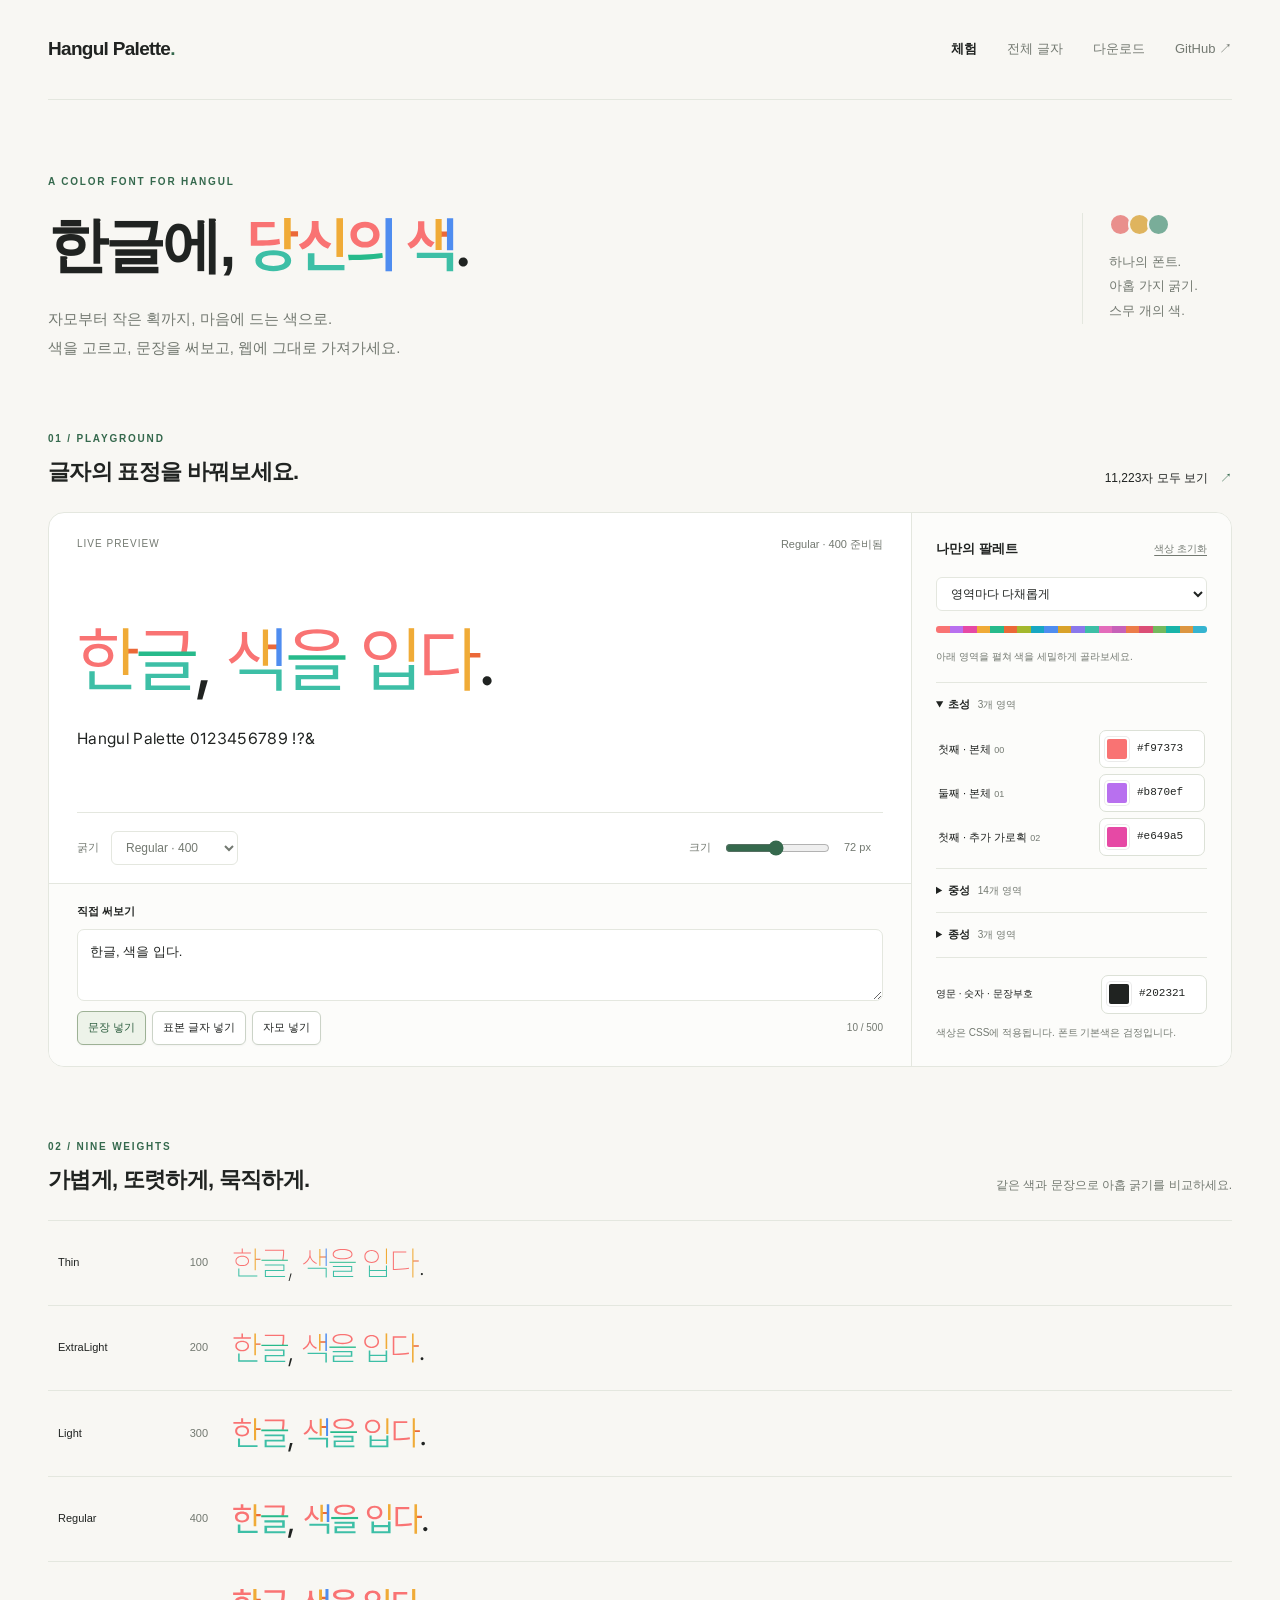
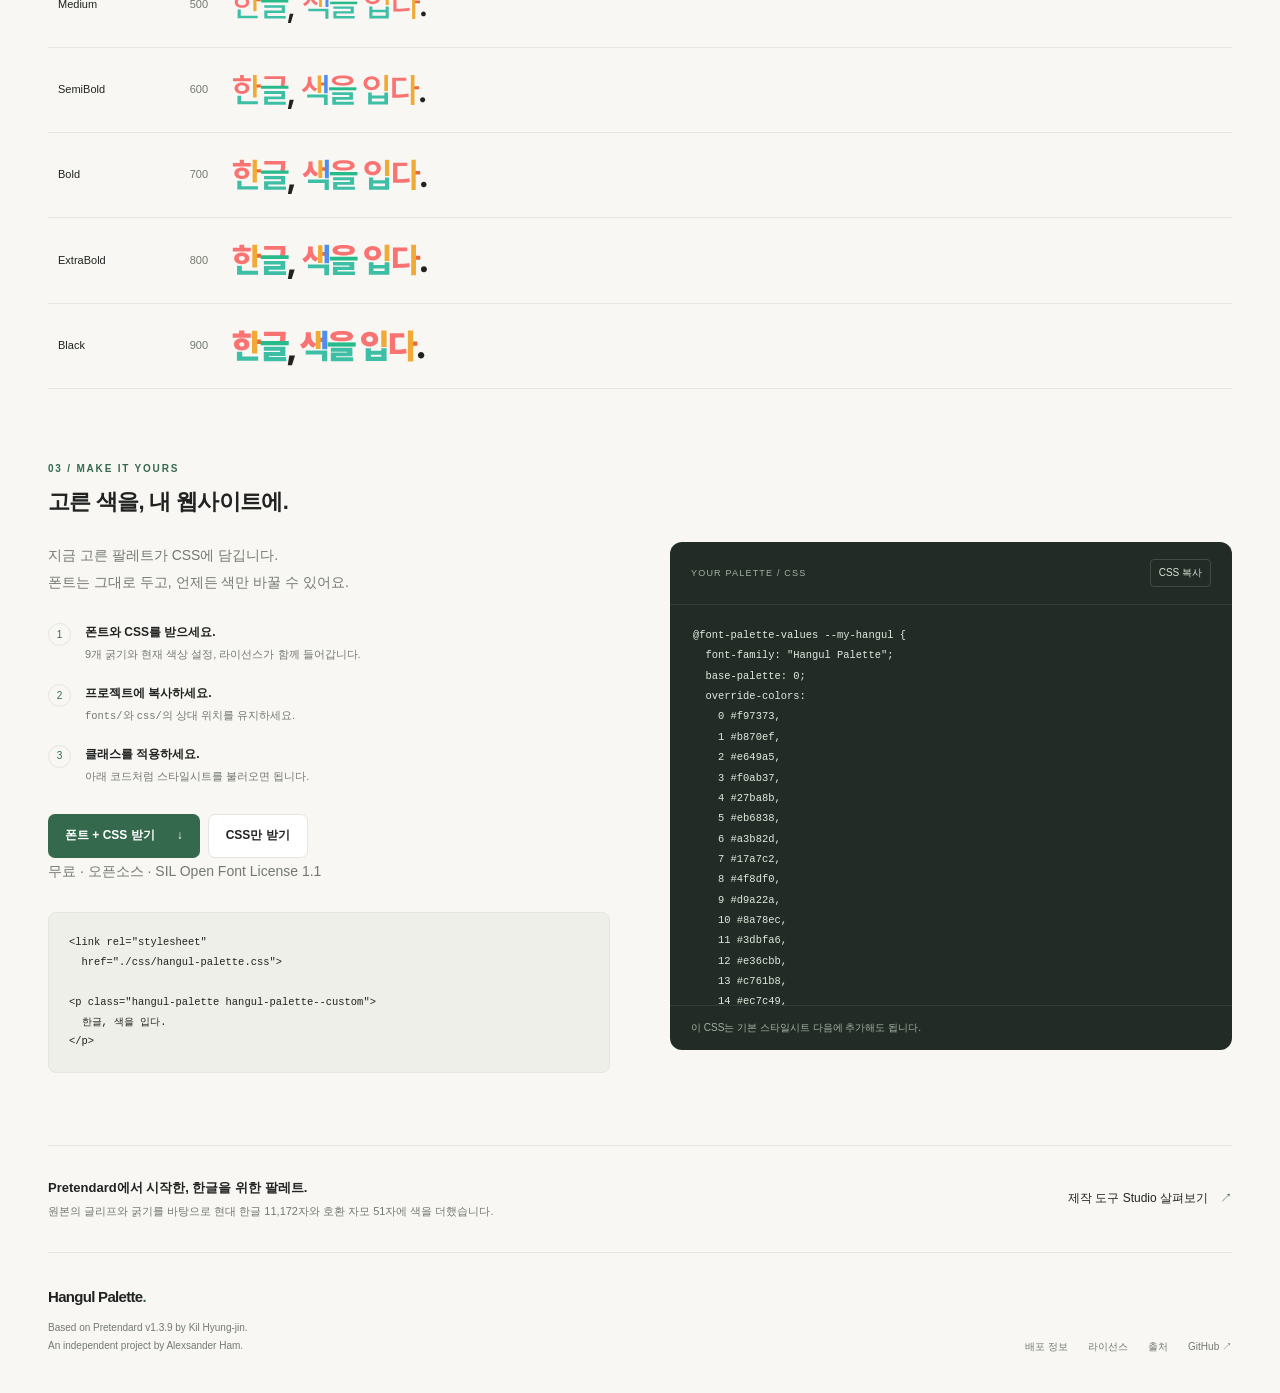
==== index.html @ 6d8b24eb "feat: release 1.0.0" ====
<!doctype html>
<html lang="ko">
<head>
  <meta charset="utf-8">
  <meta name="viewport" content="width=device-width, initial-scale=1">
  <meta name="theme-color" content="#f8f7f3">
  <meta name="description" content="한글의 자모와 작은 획까지, CSS로 색을 고르는 오픈소스 컬러 웹폰트. 9개 굵기와 20개 색상 영역을 직접 체험하세요.">
  <title>Hangul Palette — 한글에, 당신의 색.</title>
  <link rel="stylesheet" href="css/hangul-palette.css">
  <link rel="stylesheet" href="assets/index.css">
</head>
<body>
  <a class="skip-link" href="#playground">체험으로 건너뛰기</a>
  <div class="shell">
    <header class="site-header">
      <a class="brand" href="index.html" aria-label="Hangul Palette 홈">Hangul Palette<span aria-hidden="true">.</span></a>
      <nav aria-label="주 메뉴">
        <a href="#playground" aria-current="page">체험</a>
        <a href="glyphs">전체 글자</a>
        <a href="#usage">다운로드</a>
        <a class="github-link" href="https://github.com/AlexsanderHam/hangul-palette">GitHub <span aria-hidden="true">↗</span></a>
      </nav>
    </header>

    <main>
      <section class="hero" aria-labelledby="page-title">
        <div>
          <p class="eyebrow">A COLOR FONT FOR HANGUL</p>
          <h1 id="page-title">한글에, <span class="hangul-palette hangul-palette--colored">당신의 색.</span></h1>
          <p class="hero-description">자모부터 작은 획까지, 마음에 드는 색으로.<br>색을 고르고, 문장을 써보고, 웹에 그대로 가져가세요.</p>
        </div>
        <div class="hero-note"><span class="color-mark" aria-hidden="true"><i></i><i></i><i></i></span><p>하나의 폰트.<br>아홉 가지 굵기.<br>스무 개의 색.</p></div>
      </section>

      <section id="playground" class="playground" aria-labelledby="playground-title">
        <div class="section-heading"><div><p class="eyebrow">01 / PLAYGROUND</p><h2 id="playground-title">글자의 표정을 바꿔보세요.</h2></div><a class="text-link" href="glyphs">11,223자 모두 보기 <span aria-hidden="true">↗</span></a></div>
        <div class="workbench">
          <div class="preview-panel">
            <div class="preview-toolbar"><span>LIVE PREVIEW</span><span id="font-state" role="status">폰트 불러오는 중…</span></div>
            <div class="specimen-stage"><p id="specimen" class="hangul-palette custom-palette">한글, 색을 입다.</p><p class="latin-sample custom-palette">Hangul Palette 0123456789 !?&amp;</p></div>
            <div class="preview-controls">
              <label class="weight-control" for="weight">굵기<select id="weight"><option value="100">Thin · 100</option><option value="200">ExtraLight · 200</option><option value="300">Light · 300</option><option value="400" selected>Regular · 400</option><option value="500">Medium · 500</option><option value="600">SemiBold · 600</option><option value="700">Bold · 700</option><option value="800">ExtraBold · 800</option><option value="900">Black · 900</option></select></label>
              <label class="size-control" for="size">크기<input id="size" type="range" min="28" max="120" step="1" value="72"><output id="size-value" for="size">72 px</output></label>
            </div>
            <div class="text-editor"><label for="text">직접 써보기</label><textarea id="text" maxlength="500" rows="2" spellcheck="false">한글, 색을 입다.</textarea><div class="editor-foot"><div class="sample-buttons" aria-label="예시 문장"><button type="button" data-sample="한글, 색을 입다." aria-pressed="true">문장 넣기</button><button type="button" data-sample="가 과 값 밖 몋 휺" aria-pressed="false">표본 글자 넣기</button><button type="button" data-sample="ㄱ ㄲ ㄳ ㄴ ㄵ ㅏ ㅘ ㅙ ㅢ" aria-pressed="false">자모 넣기</button></div><span id="text-count">10 / 500</span></div></div>
          </div>

          <aside class="palette-panel" aria-labelledby="palette-title">
            <div class="palette-heading"><h3 id="palette-title">나만의 팔레트</h3><button id="reset-colors" class="quiet-button" type="button" disabled>색상 초기화</button></div>
            <label class="sr-only" for="preset">팔레트 프리셋</label><select id="preset" disabled><option value="spectrum">영역마다 다채롭게</option><option value="roles">초성 · 중성 · 종성</option><option value="forest">숲과 물</option><option value="black">기본 검정</option><option value="custom" disabled>직접 고른 색</option></select>
            <div id="palette-strip" class="palette-strip" aria-hidden="true"></div>
            <p class="panel-hint">아래 영역을 펼쳐 색을 세밀하게 골라보세요.</p>
            <div id="color-groups" class="color-groups"><p class="loading-copy">색상 영역 불러오는 중…</p></div>
            <div class="text-color-row"><label for="text-color">영문 · 숫자 · 문장부호</label><div class="color-control"><input id="text-color" type="color" value="#202321" aria-label="영문·숫자·문장부호 색상" title="눌러서 색상 선택"><input id="text-color-hex" class="hex-input" type="text" value="#202321" maxlength="7" spellcheck="false" autocomplete="off" aria-label="영문·숫자·문장부호 16진수 색상"></div></div>
            <p id="palette-state" class="panel-hint" role="status">색상은 CSS에 적용됩니다. 폰트 기본색은 검정입니다.</p>
          </aside>
        </div>
        <noscript><p class="notice">색상 편집과 다운로드 묶음 기능은 JavaScript를 켜면 사용할 수 있습니다. 폰트는 <a href="https://github.com/AlexsanderHam/hangul-palette">GitHub</a>에서도 받을 수 있습니다.</p></noscript>
      </section>

      <section class="weight-section" aria-labelledby="weights-title">
        <div class="section-heading"><div><p class="eyebrow">02 / NINE WEIGHTS</p><h2 id="weights-title">가볍게, 또렷하게, 묵직하게.</h2></div><p class="section-note">같은 색과 문장으로 아홉 굵기를 비교하세요.</p></div>
        <div id="weights" class="weight-list">
          <article class="weight-row"><h3>Thin <span>100</span></h3><p class="hangul-palette custom-palette" style="font-weight:100">한글, 색을 입다.</p></article>
          <article class="weight-row"><h3>ExtraLight <span>200</span></h3><p class="hangul-palette custom-palette" style="font-weight:200">한글, 색을 입다.</p></article>
          <article class="weight-row"><h3>Light <span>300</span></h3><p class="hangul-palette custom-palette" style="font-weight:300">한글, 색을 입다.</p></article>
          <article class="weight-row"><h3>Regular <span>400</span></h3><p class="hangul-palette custom-palette" style="font-weight:400">한글, 색을 입다.</p></article>
          <article class="weight-row"><h3>Medium <span>500</span></h3><p class="hangul-palette custom-palette" style="font-weight:500">한글, 색을 입다.</p></article>
          <article class="weight-row"><h3>SemiBold <span>600</span></h3><p class="hangul-palette custom-palette" style="font-weight:600">한글, 색을 입다.</p></article>
          <article class="weight-row"><h3>Bold <span>700</span></h3><p class="hangul-palette custom-palette" style="font-weight:700">한글, 색을 입다.</p></article>
          <article class="weight-row"><h3>ExtraBold <span>800</span></h3><p class="hangul-palette custom-palette" style="font-weight:800">한글, 색을 입다.</p></article>
          <article class="weight-row"><h3>Black <span>900</span></h3><p class="hangul-palette custom-palette" style="font-weight:900">한글, 색을 입다.</p></article>
        </div>
      </section>

      <section id="usage" class="usage-section" aria-labelledby="usage-title">
        <div class="section-heading"><div><p class="eyebrow">03 / MAKE IT YOURS</p><h2 id="usage-title">고른 색을, 내 웹사이트에.</h2></div></div>
        <div class="usage-grid">
          <div class="usage-copy"><p>지금 고른 팔레트가 CSS에 담깁니다.<br>폰트는 그대로 두고, 언제든 색만 바꿀 수 있어요.</p><ol class="steps"><li><span>1</span><div><h3>폰트와 CSS를 받으세요.</h3><p>9개 굵기와 현재 색상 설정, 라이선스가 함께 들어갑니다.</p></div></li><li><span>2</span><div><h3>프로젝트에 복사하세요.</h3><p><code>fonts/</code>와 <code>css/</code>의 상대 위치를 유지하세요.</p></div></li><li><span>3</span><div><h3>클래스를 적용하세요.</h3><p>아래 코드처럼 스타일시트를 불러오면 됩니다.</p></div></li></ol>
            <div class="download-actions"><button id="download-fonts" class="button button-primary" type="button" disabled>폰트 + CSS 받기 <span aria-hidden="true">↓</span></button><button id="download-css" class="button button-secondary" type="button" disabled>CSS만 받기</button></div><p id="download-state" class="download-state" role="status">무료 · 오픈소스 · SIL Open Font License 1.1</p>
            <pre class="html-example"><code>&lt;link rel="stylesheet"
  href="./css/hangul-palette.css"&gt;

&lt;p class="hangul-palette hangul-palette--custom"&gt;
  한글, 색을 입다.
&lt;/p&gt;</code></pre>
          </div>
          <div class="code-panel"><div class="code-heading"><span>YOUR PALETTE / CSS</span><button id="copy-css" type="button" disabled>CSS 복사</button></div><pre tabindex="0" aria-label="선택한 팔레트 CSS"><code id="css-output">팔레트를 불러오는 중…</code></pre><p>이 CSS는 기본 스타일시트 다음에 추가해도 됩니다.</p></div>
        </div>
      </section>

      <section class="about-section" aria-label="프로젝트 정보"><p><strong>Pretendard에서 시작한, 한글을 위한 팔레트.</strong><br>원본의 글리프와 굵기를 바탕으로 현대 한글 11,172자와 호환 자모 51자에 색을 더했습니다.</p><a class="text-link" href="https://github.com/AlexsanderHam/hangul-palette-studio">제작 도구 Studio 살펴보기 <span aria-hidden="true">↗</span></a></section>
    </main>
    <footer class="site-footer"><div><a class="brand" href="index.html">Hangul Palette<span aria-hidden="true">.</span></a><p>Based on Pretendard v1.3.9 by Kil Hyung-jin.<br>An independent project by Alexsander Ham.</p></div><div class="footer-links"><a href="metadata/manifest.json">배포 정보</a><a href="LICENSE">라이선스</a><a href="NOTICE">출처</a><a href="https://github.com/AlexsanderHam/hangul-palette">GitHub ↗</a></div></footer>
  </div>
  <script type="module" src="assets/index.js"></script>
</body>
</html>
---- css/hangul-palette.css ----
/* Font faces */
@font-face {
  font-family: "Hangul Palette";
  src: url("../fonts/hangul-palette-thin.woff2") format("woff2");
  font-weight: 100;
  font-style: normal;
  font-display: swap;
}

@font-face {
  font-family: "Hangul Palette";
  src: url("../fonts/hangul-palette-extra-light.woff2") format("woff2");
  font-weight: 200;
  font-style: normal;
  font-display: swap;
}

@font-face {
  font-family: "Hangul Palette";
  src: url("../fonts/hangul-palette-light.woff2") format("woff2");
  font-weight: 300;
  font-style: normal;
  font-display: swap;
}

@font-face {
  font-family: "Hangul Palette";
  src: url("../fonts/hangul-palette-regular.woff2") format("woff2");
  font-weight: 400;
  font-style: normal;
  font-display: swap;
}

@font-face {
  font-family: "Hangul Palette";
  src: url("../fonts/hangul-palette-medium.woff2") format("woff2");
  font-weight: 500;
  font-style: normal;
  font-display: swap;
}

@font-face {
  font-family: "Hangul Palette";
  src: url("../fonts/hangul-palette-semi-bold.woff2") format("woff2");
  font-weight: 600;
  font-style: normal;
  font-display: swap;
}

@font-face {
  font-family: "Hangul Palette";
  src: url("../fonts/hangul-palette-bold.woff2") format("woff2");
  font-weight: 700;
  font-style: normal;
  font-display: swap;
}

@font-face {
  font-family: "Hangul Palette";
  src: url("../fonts/hangul-palette-extra-bold.woff2") format("woff2");
  font-weight: 800;
  font-style: normal;
  font-display: swap;
}

@font-face {
  font-family: "Hangul Palette";
  src: url("../fonts/hangul-palette-black.woff2") format("woff2");
  font-weight: 900;
  font-style: normal;
  font-display: swap;
}

/* Default appearance */
.hangul-palette {
  font-family: "Hangul Palette", sans-serif;
  font-synthesis: none;
  font-palette: normal;
}

/* Example palettes */
@font-palette-values --hangul-palette {
  font-family: "Hangul Palette";
  base-palette: 0;
  override-colors:
    0 #f97373,
    1 #b870ef,
    2 #e649a5,
    3 #f0ab37,
    4 #27ba8b,
    5 #eb6838,
    6 #a3b82d,
    7 #17a7c2,
    8 #4f8df0,
    9 #d9a22a,
    10 #8a78ec,
    11 #3dbfa6,
    12 #e36cbb,
    13 #c761b8,
    14 #ec7c49,
    15 #db4e76,
    16 #74b95d,
    17 #18b4a8,
    18 #dc9641,
    19 #35b4d0;
}

@font-palette-values --hangul-palette-gray {
  font-family: "Hangul Palette";
  base-palette: 0;
  override-colors:
    0 #64748b,
    1 #64748b,
    2 #64748b,
    3 #64748b,
    4 #64748b,
    5 #64748b,
    6 #64748b,
    7 #64748b,
    8 #64748b,
    9 #64748b,
    10 #64748b,
    11 #64748b,
    12 #64748b,
    13 #64748b,
    14 #64748b,
    15 #64748b,
    16 #64748b,
    17 #64748b,
    18 #64748b,
    19 #64748b;
}

@font-palette-values --hangul-palette-roles {
  font-family: "Hangul Palette";
  base-palette: 0;
  override-colors:
    0 #ee7a8a,
    1 #ee7a8a,
    2 #ee7a8a,
    3 #e8b476,
    4 #e8b476,
    5 #e8b476,
    6 #e8b476,
    7 #e8b476,
    8 #e8b476,
    9 #e8b476,
    10 #e8b476,
    11 #87cbb5,
    12 #87cbb5,
    13 #e8b476,
    14 #e8b476,
    15 #e8b476,
    16 #e8b476,
    17 #e8b476,
    18 #e8b476,
    19 #87cbb5;
}

/* Palette slots */
/* 0: initial.part1.body — 초성 첫째 구성 자모 · 본체 */
/* 1: initial.part2.body — 초성 둘째 구성 자모 · 본체 */
/* 2: initial.part1.added-bar — 초성 첫째 구성 자모 · 추가 가로획 */
/* 3: medial.part1.vertical — 중성 첫째 구성 자모 · 세로 */
/* 4: medial.part1.horizontal — 중성 첫째 구성 자모 · 가로 */
/* 5: medial.part1.right-bar — 중성 첫째 구성 자모 · 오른쪽 짧은 가로 */
/* 6: medial.part1.left-upper-bar — 중성 첫째 구성 자모 · 왼쪽 위 짧은 가로 */
/* 7: medial.part1.left-lower-bar — 중성 첫째 구성 자모 · 왼쪽 아래 짧은 가로 */
/* 8: medial.part2.vertical — 중성 둘째 구성 자모 · 세로 */
/* 9: medial.part2.right-bar — 중성 둘째 구성 자모 · 오른쪽 짧은 가로 */
/* 10: medial.part3.vertical — 중성 셋째 구성 자모 · 세로 */
/* 11: final.part1.body — 종성 첫째 구성 자모 · 본체 */
/* 12: final.part2.body — 종성 둘째 구성 자모 · 본체 */
/* 13: medial.part1.left-bar — 중성 첫째 구성 자모 · 왼쪽 짧은 가로 */
/* 14: medial.part1.right-upper-bar — 중성 첫째 구성 자모 · 오른쪽 위 짧은 가로 */
/* 15: medial.part1.right-lower-bar — 중성 첫째 구성 자모 · 오른쪽 아래 짧은 가로 */
/* 16: medial.part1.left-vertical — 중성 첫째 구성 자모 · 왼쪽 짧은 세로 */
/* 17: medial.part1.right-vertical — 중성 첫째 구성 자모 · 오른쪽 짧은 세로 */
/* 18: medial.part2.left-bar — 중성 둘째 구성 자모 · 왼쪽 짧은 가로 */
/* 19: final.part1.added-bar — 종성 첫째 구성 자모 · 추가 가로획 */

/* Add this class to use the example colors. */
.hangul-palette--colored {
  font-palette: --hangul-palette;
}
---- assets/index.css ----
:root { color-scheme:light; --paper:#f8f7f3; --ink:#202321; --muted:#737971; --line:#e4e7df; --accent:#35694d; --preview-size:72px; --plain-color:#202321; }
* { box-sizing:border-box; }
html { scroll-behavior:smooth; scroll-padding-top:28px; }
body { margin:0; color:var(--ink); background:var(--paper); font-family:-apple-system,BlinkMacSystemFont,"Segoe UI",sans-serif; font-size:14px; line-height:1.6; -webkit-font-smoothing:antialiased; }
button,input,select,textarea { font:inherit; color:inherit; }
button,a,input,select,textarea,summary { -webkit-tap-highlight-color:transparent; }
button,select,input[type="color"],input[type="range"],summary { cursor:pointer; }
button { border:0; }
button:disabled { opacity:.48; cursor:wait; }
a { color:inherit; text-decoration:none; text-underline-offset:4px; }
a:hover { text-decoration:underline; }
:focus-visible { outline:2px solid var(--accent); outline-offset:2px; }
::selection { background:#dce8d7; color:#202321; }
.shell { max-width:1280px; padding:0 48px; margin:auto; }
.sr-only,.skip-link:not(:focus) { position:absolute; width:1px; height:1px; padding:0; margin:-1px; overflow:hidden; clip:rect(0,0,0,0); white-space:nowrap; border:0; }
.skip-link:focus { position:fixed; top:12px; left:12px; z-index:10; padding:10px 16px; background:white; border:1px solid var(--accent); border-radius:6px; }
.site-header { min-height:100px; display:flex; justify-content:space-between; align-items:center; gap:24px; border-bottom:1px solid var(--line); }
.brand { font-size:19px; font-weight:750; letter-spacing:-.7px; white-space:nowrap; }
.brand span { color:var(--accent); }
.site-header nav { display:flex; gap:30px; align-items:center; font-size:13px; color:var(--muted); }
.site-header nav [aria-current] { color:var(--ink); font-weight:650; }
.hero { display:flex; justify-content:space-between; gap:40px; align-items:center; padding:74px 0 69px; }
.eyebrow { margin:0 0 16px; font-size:10px; font-weight:650; letter-spacing:1.8px; color:var(--accent); }
h1 { margin:0; font-size:clamp(36px,4.7vw,62px); line-height:1.3; font-weight:650; letter-spacing:-2.8px; word-break:keep-all; }
h1 .hangul-palette { font-weight:600; }
.hero-description { color:var(--muted); line-height:1.9; font-size:15px; margin:20px 0 0; }
.hero-note { min-width:150px; padding-left:26px; border-left:1px solid var(--line); }
.hero-note p { font-size:13px; line-height:1.9; margin:14px 0 0; color:var(--muted); }
.color-mark { display:flex; padding-left:4px; }
.color-mark i { width:23px; height:23px; border-radius:50%; border:2px solid var(--paper); margin-left:-4px; background:#e98f8c; }
.color-mark i:nth-child(2) { background:#dfb45e; }.color-mark i:nth-child(3) { background:#79ad99; }
.section-heading { display:flex; gap:24px; justify-content:space-between; align-items:flex-end; margin-bottom:24px; }
.section-heading .eyebrow { margin-bottom:8px; }
h2 { margin:0; font-size:22px; line-height:1.5; font-weight:650; letter-spacing:-.7px; word-break:keep-all; }
.text-link { display:inline-flex; gap:12px; font-size:12px; white-space:nowrap; }
.text-link span { color:var(--accent); }
.workbench { display:grid; grid-template-columns:minmax(0,1fr) 320px; border:1px solid var(--line); background:white; border-radius:16px; overflow:hidden; }
.preview-panel { min-width:0; display:flex; flex-direction:column; }
.preview-toolbar { display:flex; justify-content:space-between; gap:12px; padding:23px 28px 0; color:var(--muted); font-size:10px; letter-spacing:1px; }
#font-state { letter-spacing:0; font-size:11px; text-align:right; }
#font-state.failed { color:#a04437; }
.specimen-stage { flex:1; display:flex; flex-direction:column; justify-content:center; padding:30px 28px 40px; min-height:254px; }
#specimen { margin:0; font-size:var(--preview-size); line-height:1.5; letter-spacing:-.04em; white-space:pre-wrap; overflow-wrap:anywhere; word-break:keep-all; font-weight:400; }
.latin-sample { margin:13px 0 0; font-family:"Hangul Palette",sans-serif; font-size:16px; letter-spacing:.02em; }
.custom-palette { font-palette:--hangul-palette; color:var(--plain-color); }
.preview-controls { display:flex; justify-content:space-between; align-items:center; flex-wrap:wrap; gap:18px; margin:0 28px; padding:18px 0; border-top:1px solid var(--line); }
.preview-controls label { display:flex; gap:12px; align-items:center; font-size:11px; color:var(--muted); }
select { appearance:auto; background:#fff; border:1px solid var(--line); border-radius:6px; padding:8px 10px; font-size:12px; }
.size-control { flex:1; justify-content:flex-end; }
input[type="range"] { width:105px; accent-color:var(--accent); }
output { min-width:39px; font-variant-numeric:tabular-nums; }
.text-editor { padding:19px 28px 21px; border-top:1px solid var(--line); background:#fcfcfa; }
.text-editor>label { display:block; margin-bottom:8px; font-size:11px; font-weight:600; }
textarea { display:block; width:100%; resize:vertical; min-height:72px; max-height:240px; background:white; border:1px solid var(--line); padding:12px; border-radius:7px; font-size:13px; line-height:1.6; }
select:focus,textarea:focus { outline:none; border-color:var(--accent); box-shadow:0 0 0 2px #35694d14; }
.editor-foot { display:flex; align-items:center; justify-content:space-between; flex-wrap:wrap; gap:10px; margin-top:10px; }
.sample-buttons { display:flex; flex-wrap:wrap; gap:6px; }
.sample-buttons button { min-height:34px; padding:7px 10px; border:1px solid #cbd3c7; border-radius:6px; background:#fff; box-shadow:0 1px 2px #2023210a; font-size:11px; font-weight:550; line-height:1.4; color:var(--ink); }
.sample-buttons button:hover { background:#edf3e9; border-color:#93aa8d; }
.sample-buttons button:active { background:#dfead9; box-shadow:none; transform:translateY(1px); }
.sample-buttons button[aria-pressed="true"] { color:#2b5c3d; background:#edf3e9; border-color:#9db195; }
#text-count { color:var(--muted); font-size:10px; font-variant-numeric:tabular-nums; }
.palette-panel { padding:24px; border-left:1px solid var(--line); background:#fcfcfa; }
.palette-heading { display:flex; gap:10px; justify-content:space-between; align-items:center; margin-bottom:16px; }
h3 { margin:0; font-size:13px; font-weight:650; }
.quiet-button { font-size:10px; color:var(--muted); background:transparent; padding:4px 0; text-decoration:underline; text-underline-offset:3px; }
#preset { width:100%; }
.palette-strip { display:flex; height:7px; border-radius:3px; overflow:hidden; margin:15px 0; }
.palette-strip i { flex:1; background:var(--swatch); }
.panel-hint { margin:10px 0 16px; color:var(--muted); font-size:10px; line-height:1.8; }
.color-groups { border-top:1px solid var(--line); }
.color-group { border-bottom:1px solid var(--line); }
.color-group summary { padding:13px 0; font-size:11px; font-weight:600; }
.color-group summary small { color:var(--muted); font-size:10px; font-weight:400; margin-left:8px; }
.color-fields { max-height:310px; overflow:auto; padding:0 2px 9px; scrollbar-width:thin; }
.color-field { display:grid; grid-template-columns:minmax(0,1fr) auto; align-items:center; gap:12px; min-height:44px; }
.color-control { display:flex; align-items:center; gap:6px; padding:4px 7px 4px 4px; border:1px solid #dce1d7; border-radius:7px; background:#fff; }
.color-control:focus-within { border-color:var(--accent); box-shadow:0 0 0 2px #35694d14; }
.color-control input:focus { outline:none; box-shadow:none; }
.color-field input[type="color"],#text-color { appearance:none; -webkit-appearance:none; border:1px solid #00000014; border-radius:5px; overflow:hidden; padding:2px; width:26px; height:26px; background:#fff; flex-shrink:0; }
input[type="color"]::-webkit-color-swatch-wrapper { padding:0; }input[type="color"]::-webkit-color-swatch { border:0; border-radius:2px; }input[type="color"]::-moz-color-swatch { border:0; border-radius:2px; }
.color-field label { font-size:11px; line-height:1.5; overflow-wrap:anywhere; }
.color-field label small { color:var(--muted); margin-left:3px; font-size:9px; }
.hex-input { width:61px; padding:5px 1px; border:0; border-bottom:1px solid transparent; background:transparent; font-family:ui-monospace,monospace; font-size:11px; color:var(--ink); text-align:left; border-radius:0; }
.hex-input[aria-invalid="true"] { border-color:#af5142; color:#af5142; }
.text-color-row { display:flex; align-items:center; justify-content:space-between; gap:10px; padding-top:17px; font-size:10px; }
#palette-state { margin-bottom:0; }
.loading-copy { font-size:12px; color:var(--muted); }
.notice { padding:16px; border:1px solid var(--line); background:white; font-size:12px; }.notice a { text-decoration:underline; }
.weight-section,.usage-section { margin-top:72px; }
.section-note { margin:0; font-size:12px; color:var(--muted); }
.weight-list { border-top:1px solid var(--line); }
.weight-row { display:grid; grid-template-columns:150px minmax(0,1fr); align-items:center; gap:24px; padding:15px 10px; border-bottom:1px solid var(--line); }
.weight-row h3 { font-size:11px; font-weight:500; display:flex; justify-content:space-between; gap:12px; }.weight-row h3 span { color:var(--muted); font-variant-numeric:tabular-nums; }
.weight-row p { margin:0; font-size:34px; line-height:1.6; letter-spacing:-.04em; overflow-wrap:anywhere; white-space:pre-wrap; }
.usage-grid { display:grid; grid-template-columns:minmax(0,1fr) minmax(0,1fr); gap:60px; }
.usage-copy { min-width:0; }
.usage-copy>p { color:var(--muted); margin:0 0 28px; font-size:14px; line-height:1.9; }
.steps { list-style:none; padding:0; margin:0 0 28px; display:grid; gap:20px; }
.steps li { display:flex; gap:14px; }.steps li>span { width:23px; height:23px; display:grid; place-items:center; border:1px solid var(--line); border-radius:50%; font-size:10px; flex-shrink:0; color:var(--accent); }
.steps h3 { font-size:12px; font-weight:600; margin-bottom:4px; }.steps p { margin:0; color:var(--muted); font-size:11px; }
code { font-family:ui-monospace,SFMono-Regular,Consolas,monospace; font-size:.95em; }
.download-actions { display:flex; flex-wrap:wrap; gap:8px; }
.button { display:inline-flex; align-items:center; justify-content:center; gap:22px; padding:11px 17px; border-radius:7px; font-size:12px; font-weight:600; min-height:44px; }
.button-primary { background:var(--accent); color:white; }.button-primary:hover { background:#29583e; }.button-secondary { background:white; border:1px solid var(--line); }.button-secondary:hover { background:#f0f2ec; }
.download-state { font-size:10px; color:var(--muted); min-height:20px; margin:10px 0 20px; }.download-state.failed { color:#a04437; }
.html-example { margin:0; font-size:11px; line-height:1.8; overflow:auto; padding:20px; border:1px solid var(--line); border-radius:8px; background:#efefe9; }
.code-panel { min-width:0; background:#222b25; color:#e1e9df; border-radius:12px; overflow:hidden; align-self:start; }
.code-heading { padding:17px 21px; display:flex; justify-content:space-between; align-items:center; gap:12px; border-bottom:1px solid #ffffff14; font-size:9px; letter-spacing:1.2px; color:#a3b2a3; }
.code-heading button { border:1px solid #ffffff26; background:transparent; color:#d6e3d4; border-radius:4px; padding:5px 8px; font-size:10px; letter-spacing:0; }
.code-panel pre { padding:20px 23px; margin:0; max-height:400px; overflow:auto; font-size:11px; line-height:1.85; scrollbar-width:thin; tab-size:2; }.code-panel>p { padding:14px 21px; margin:0; border-top:1px solid #ffffff14; color:#a3b2a3; font-size:10px; }
.code-panel pre:focus-visible { outline-color:#b0ccad; outline-offset:-4px; }
.about-section { display:flex; align-items:center; justify-content:space-between; gap:35px; padding:30px 0; border-top:1px solid var(--line); border-bottom:1px solid var(--line); margin-top:72px; }
.about-section p { margin:0; font-size:11px; line-height:1.9; color:var(--muted); }.about-section strong { color:var(--ink); font-size:13px; font-weight:600; }
.site-footer { display:flex; justify-content:space-between; align-items:flex-end; gap:30px; padding:32px 0 38px; }.site-footer .brand { font-size:15px; }.site-footer p { font-size:10px; line-height:1.8; color:var(--muted); margin:10px 0 0; }.footer-links { display:flex; flex-wrap:wrap; gap:20px; font-size:10px; color:var(--muted); }
@media (max-width:1000px) { .shell { padding:0 30px; }.workbench { grid-template-columns:minmax(0,1fr) 290px; }.preview-controls { flex-direction:column; align-items:stretch; }.size-control { justify-content:flex-start; }.size-control input { flex:1; }.usage-grid { gap:30px; }h1 { font-size:48px; }.hero-note { min-width:120px; } }
@media (max-width:720px) { .shell { padding:0 20px; }.site-header { min-height:80px; }.brand { font-size:17px; }.site-header nav { gap:18px; font-size:11px; }.hero { padding:46px 0; }.hero-note { display:none; }h1 { font-size:clamp(34px,7.2vw,48px); letter-spacing:-1.8px; }.hero-description { font-size:13px; }.section-heading { align-items:flex-start; flex-direction:column; gap:12px; }h2 { font-size:20px; }.workbench { grid-template-columns:1fr; }.palette-panel { border-left:0; border-top:1px solid var(--line); padding:22px; }.preview-toolbar { padding:22px 22px 0; }.specimen-stage { padding:28px 22px 36px; min-height:235px; }#specimen { font-size:min(var(--preview-size),19vw); }.latin-sample { font-size:13px; }.preview-controls { margin:0 22px; flex-direction:row; }.size-control { flex:none; }.size-control input { width:85px; flex:none; }.text-editor { padding:18px 22px; }.color-fields { max-height:280px; }.color-field { min-height:48px; }.color-control { gap:6px; }.hex-input { width:65px; }.color-field label,.hex-input { font-size:12px; }.color-group summary { font-size:12px; }.panel-hint,.text-color-row { font-size:11px; }.weight-section,.usage-section { margin-top:50px; }.weight-row { grid-template-columns:100px minmax(0,1fr); gap:16px; padding:16px 0; }.weight-row h3 { display:block; font-size:10px; }.weight-row h3 span { display:block; margin-top:3px; }.weight-row p { font-size:26px; }.usage-grid { grid-template-columns:minmax(0,1fr); gap:28px; }.code-panel pre { max-height:330px; }.about-section { flex-direction:column; align-items:flex-start; gap:18px; margin-top:50px; }.site-footer { align-items:flex-start; flex-direction:column; gap:24px; }.footer-links { gap:20px; } }
@media (max-width:720px) { .site-header .github-link { display:none; } }
@media (max-width:380px) { .shell { padding:0 16px; }.site-header nav { gap:12px; }.brand { font-size:15px; }.site-header nav { font-size:10px; }.preview-controls { gap:14px; }.weight-row { grid-template-columns:80px minmax(0,1fr); }.weight-row p { font-size:23px; } }
@media (prefers-reduced-motion:reduce) { html { scroll-behavior:auto; } }
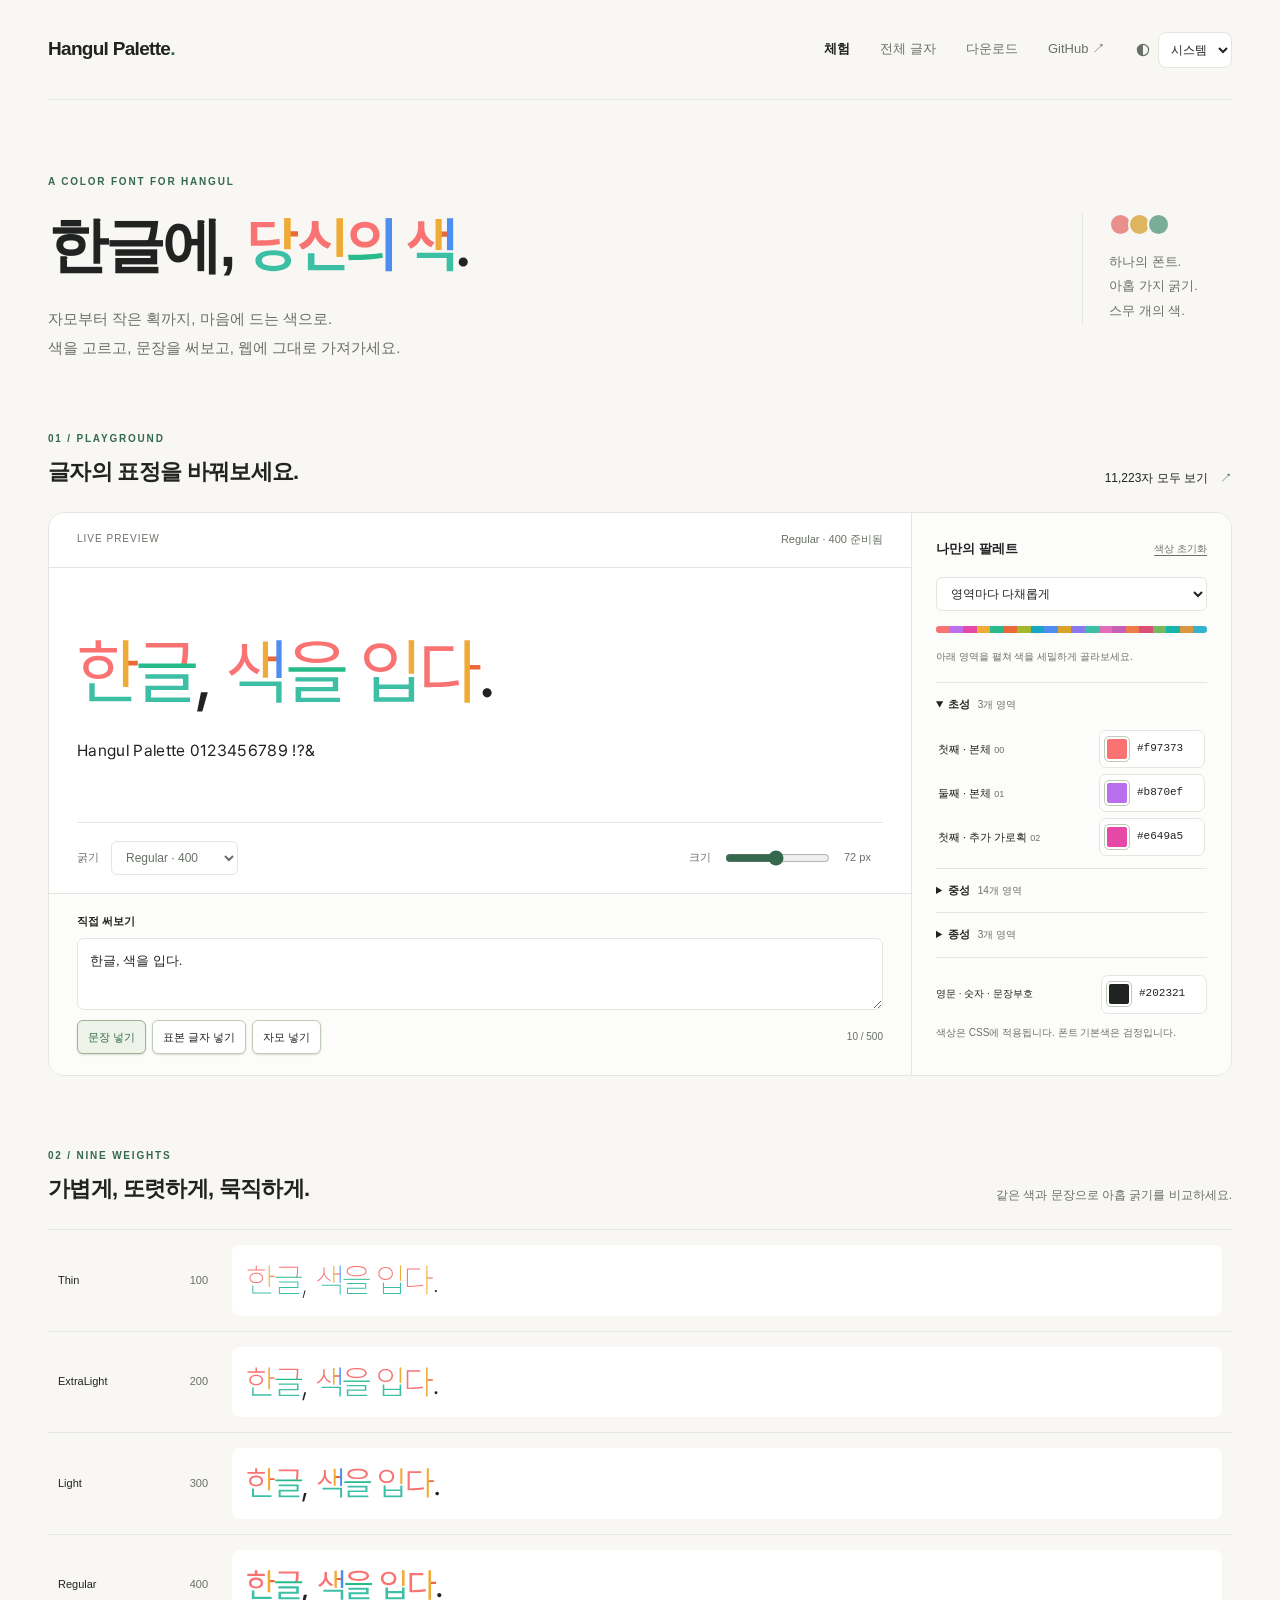
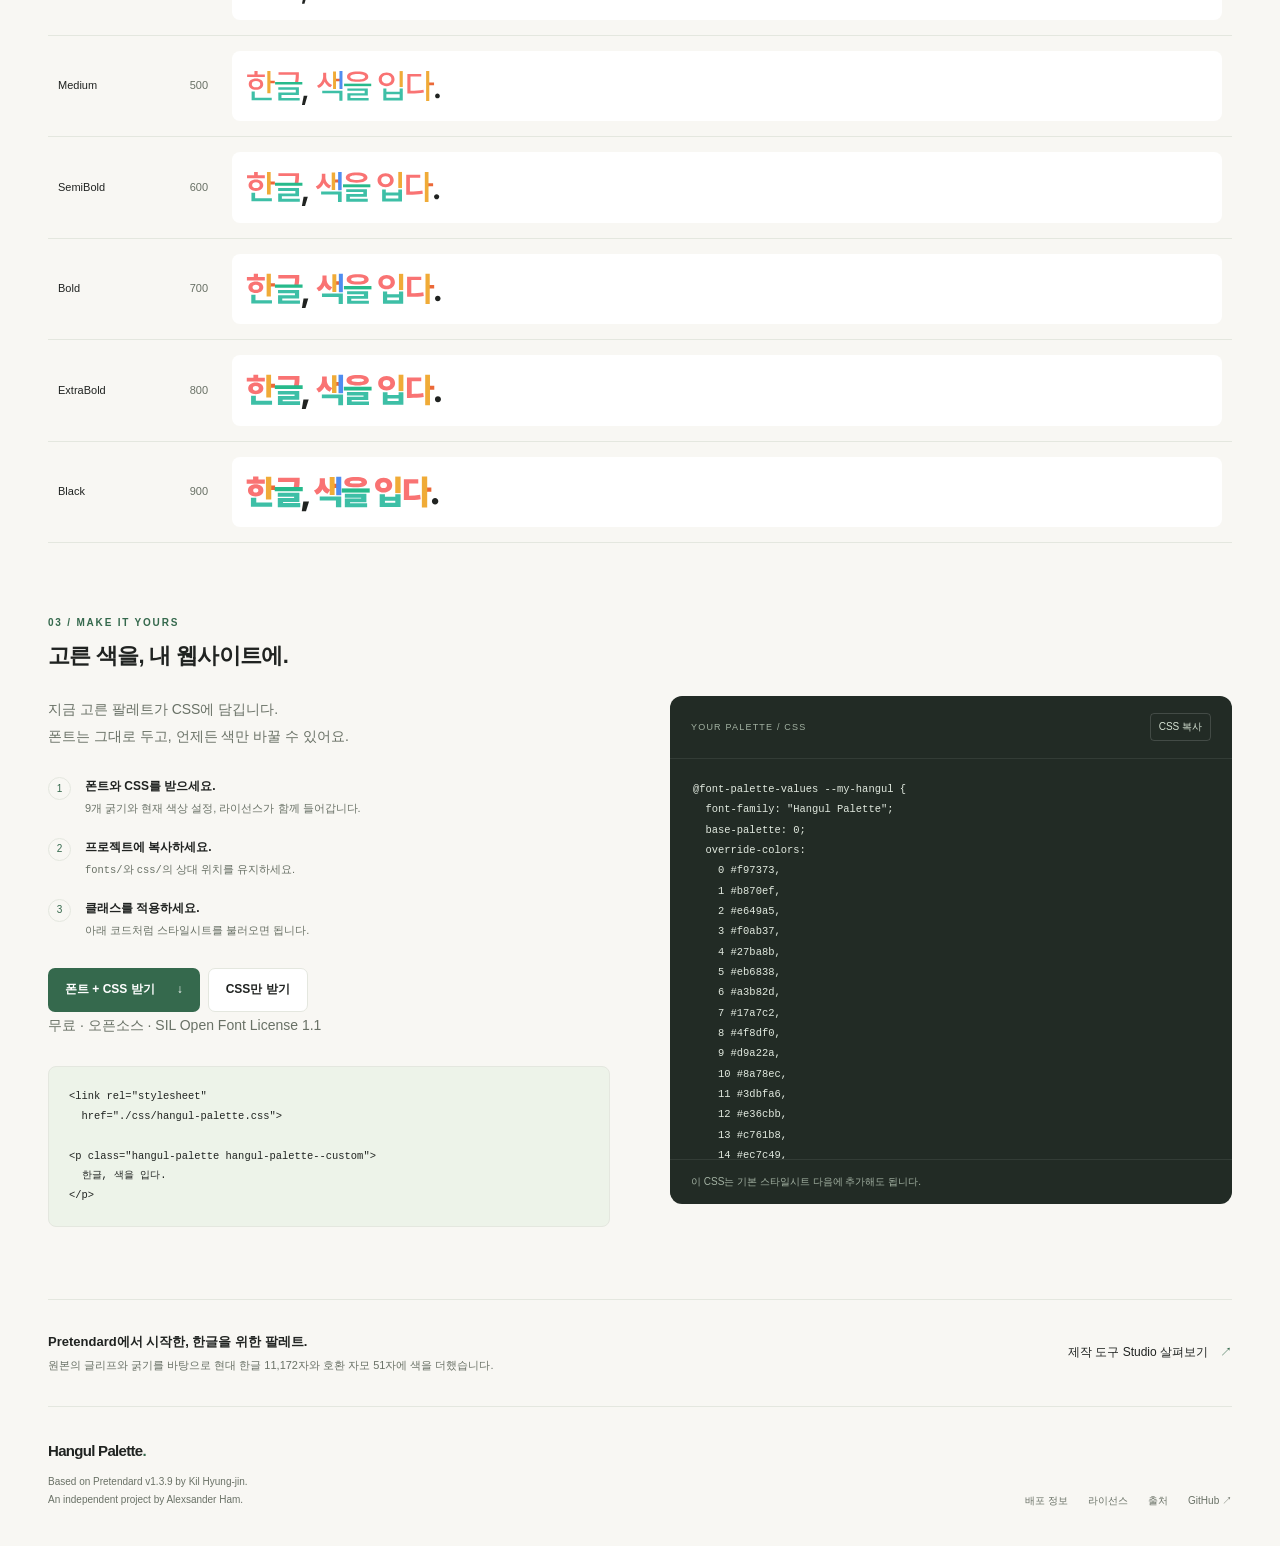
==== commit 3455b126: "feat: add system-aware site themes" ====
--- a/index.html
+++ b/index.html
@@ -4,8 +4,14 @@
   <meta charset="utf-8">
   <meta name="viewport" content="width=device-width, initial-scale=1">
   <meta name="theme-color" content="#f8f7f3">
+  <meta name="color-scheme" content="light dark">
+  <script src="assets/theme.js"></script>
   <meta name="description" content="한글의 자모와 작은 획까지, CSS로 색을 고르는 오픈소스 컬러 웹폰트. 9개 굵기와 20개 색상 영역을 직접 체험하세요.">
   <title>Hangul Palette — 한글에, 당신의 색.</title>
+  <link rel="icon" href="assets/favicon.ico" sizes="16x16 32x32 48x48 64x64">
+  <link rel="icon" href="assets/favicon.svg" type="image/svg+xml" sizes="any">
+  <link rel="apple-touch-icon" href="assets/apple-touch-icon.png" sizes="180x180">
+  <link rel="stylesheet" href="assets/theme.css">
   <link rel="stylesheet" href="css/hangul-palette.css">
   <link rel="stylesheet" href="assets/index.css">
 </head>
@@ -13,12 +19,13 @@
   <a class="skip-link" href="#playground">체험으로 건너뛰기</a>
   <div class="shell">
     <header class="site-header">
-      <a class="brand" href="index.html" aria-label="Hangul Palette 홈">Hangul Palette<span aria-hidden="true">.</span></a>
+      <a class="brand" href="./" aria-label="Hangul Palette 홈">Hangul Palette<span aria-hidden="true">.</span></a>
       <nav aria-label="주 메뉴">
         <a href="#playground" aria-current="page">체험</a>
         <a href="glyphs">전체 글자</a>
         <a href="#usage">다운로드</a>
         <a class="github-link" href="https://github.com/AlexsanderHam/hangul-palette">GitHub <span aria-hidden="true">↗</span></a>
+        <label class="theme-control"><svg width="16" height="16" viewBox="0 0 20 20" aria-hidden="true"><circle cx="10" cy="10" r="7" fill="none" stroke="currentColor" stroke-width="1.5"/><path d="M10 3a7 7 0 0 0 0 14Z" fill="currentColor"/></svg><select id="theme" name="theme" aria-label="화면 테마" disabled><option value="system">시스템</option><option value="light">라이트</option><option value="dark">다크</option></select></label>
       </nav>
     </header>
 
@@ -51,7 +58,7 @@
             <div id="palette-strip" class="palette-strip" aria-hidden="true"></div>
             <p class="panel-hint">아래 영역을 펼쳐 색을 세밀하게 골라보세요.</p>
             <div id="color-groups" class="color-groups"><p class="loading-copy">색상 영역 불러오는 중…</p></div>
-            <div class="text-color-row"><label for="text-color">영문 · 숫자 · 문장부호</label><div class="color-control"><input id="text-color" type="color" value="#202321" aria-label="영문·숫자·문장부호 색상" title="눌러서 색상 선택"><input id="text-color-hex" class="hex-input" type="text" value="#202321" maxlength="7" spellcheck="false" autocomplete="off" aria-label="영문·숫자·문장부호 16진수 색상"></div></div>
+            <div class="text-color-row"><label for="text-color">영문 · 숫자 · 문장부호</label><div class="color-control"><input id="text-color" name="text-color" type="color" value="#202321" autocomplete="off" aria-label="영문·숫자·문장부호 색상" title="눌러서 색상 선택"><input id="text-color-hex" name="text-color-hex" class="hex-input" type="text" value="#202321" maxlength="7" spellcheck="false" autocomplete="off" aria-label="영문·숫자·문장부호 16진수 색상"></div></div>
             <p id="palette-state" class="panel-hint" role="status">색상은 CSS에 적용됩니다. 폰트 기본색은 검정입니다.</p>
           </aside>
         </div>
@@ -91,7 +98,7 @@
 
       <section class="about-section" aria-label="프로젝트 정보"><p><strong>Pretendard에서 시작한, 한글을 위한 팔레트.</strong><br>원본의 글리프와 굵기를 바탕으로 현대 한글 11,172자와 호환 자모 51자에 색을 더했습니다.</p><a class="text-link" href="https://github.com/AlexsanderHam/hangul-palette-studio">제작 도구 Studio 살펴보기 <span aria-hidden="true">↗</span></a></section>
     </main>
-    <footer class="site-footer"><div><a class="brand" href="index.html">Hangul Palette<span aria-hidden="true">.</span></a><p>Based on Pretendard v1.3.9 by Kil Hyung-jin.<br>An independent project by Alexsander Ham.</p></div><div class="footer-links"><a href="metadata/manifest.json">배포 정보</a><a href="LICENSE">라이선스</a><a href="NOTICE">출처</a><a href="https://github.com/AlexsanderHam/hangul-palette">GitHub ↗</a></div></footer>
+    <footer class="site-footer"><div><a class="brand" href="./">Hangul Palette<span aria-hidden="true">.</span></a><p>Based on Pretendard v1.3.9 by Kil Hyung-jin.<br>An independent project by Alexsander Ham.</p></div><div class="footer-links"><a href="https://github.com/AlexsanderHam/hangul-palette/blob/main/metadata/manifest.json">배포 정보</a><a href="https://github.com/AlexsanderHam/hangul-palette/blob/main/LICENSE">라이선스</a><a href="https://github.com/AlexsanderHam/hangul-palette/blob/main/NOTICE">출처</a><a href="https://github.com/AlexsanderHam/hangul-palette">GitHub ↗</a></div></footer>
   </div>
   <script type="module" src="assets/index.js"></script>
 </body>
--- a/assets/theme.css
+++ b/assets/theme.css
@@ -0,0 +1,88 @@
+:root {
+  color-scheme: light;
+  --paper: #f8f7f3;
+  --ink: #202321;
+  --muted: #697166;
+  --line: #e4e7df;
+  --accent: #35694d;
+  --accent-hover: #29583e;
+  --on-accent: #fff;
+  --surface: #fff;
+  --surface-soft: #fcfcfa;
+  --surface-hover: #edf3e9;
+  --surface-active: #dfead9;
+  --border-strong: #becbb8;
+  --accent-soft: #edf3e9;
+  --accent-border: #9db195;
+  --focus-ring: #35694d26;
+  --danger: #a04437;
+  --placeholder: #6e7866;
+  --selection: #dce8d7;
+  --selection-ink: #202321;
+  --shadow: #172b1d26;
+  --backdrop: #202b2259;
+  /* Font colors are user data; keep their specimen paper consistent. */
+  --specimen-paper: #fff;
+  --specimen-ink: #202321;
+  --specimen-line: #eff1ec;
+  --specimen-hover: #f8faf5;
+  --specimen-selected: #edf4eb;
+}
+:root[data-theme="dark"] {
+  color-scheme: dark;
+  --paper: #151a17;
+  --ink: #edf1e9;
+  --muted: #abb5a7;
+  --line: #343e35;
+  --accent: #a8cdb1;
+  --accent-hover: #bee0c4;
+  --on-accent: #142319;
+  --surface: #1d251f;
+  --surface-soft: #19201b;
+  --surface-hover: #27362b;
+  --surface-active: #334a39;
+  --border-strong: #53654f;
+  --accent-soft: #293e2f;
+  --accent-border: #648867;
+  --focus-ring: #a8cdb12e;
+  --danger: #f2a596;
+  --placeholder: #95a08f;
+  --selection: #3b5543;
+  --selection-ink: #f2f7ef;
+  --shadow: #00000052;
+  --backdrop: #050b08a3;
+}
+/* Follow the system even before JavaScript loads, or when it is disabled. */
+@media (prefers-color-scheme: dark) {
+  :root:not([data-theme]) {
+    color-scheme: dark;
+    --paper: #151a17;
+    --ink: #edf1e9;
+    --muted: #abb5a7;
+    --line: #343e35;
+    --accent: #a8cdb1;
+    --accent-hover: #bee0c4;
+    --on-accent: #142319;
+    --surface: #1d251f;
+    --surface-soft: #19201b;
+    --surface-hover: #27362b;
+    --surface-active: #334a39;
+    --border-strong: #53654f;
+    --accent-soft: #293e2f;
+    --accent-border: #648867;
+    --focus-ring: #a8cdb12e;
+    --danger: #f2a596;
+    --placeholder: #95a08f;
+    --selection: #3b5543;
+    --selection-ink: #f2f7ef;
+    --shadow: #00000052;
+    --backdrop: #050b08a3;
+  }
+}
+::selection { background: var(--selection); color: var(--selection-ink); }
+.theme-control { display: inline-flex; align-items: center; flex-shrink: 0; gap: 7px; color: var(--muted); }
+.theme-control svg { flex-shrink: 0; }
+.theme-control select { width: auto; min-height: 36px; padding: 7px 8px; border: 1px solid var(--line); border-radius: 8px; color: var(--ink); background: var(--surface); font-size: 12px; line-height: 1.4; }
+.theme-control select:hover { border-color: var(--border-strong); }
+.theme-control select:focus-visible { outline: 2px solid var(--accent); outline-offset: 2px; box-shadow: none; }
+@media (max-width: 720px) { .theme-control select { min-height: 40px; } }
--- a/assets/index.css
+++ b/assets/index.css
@@ -1,4 +1,4 @@
-:root { color-scheme:light; --paper:#f8f7f3; --ink:#202321; --muted:#737971; --line:#e4e7df; --accent:#35694d; --preview-size:72px; --plain-color:#202321; }
+:root { --preview-size:72px; --plain-color:#202321; }
 * { box-sizing:border-box; }
 html { scroll-behavior:smooth; scroll-padding-top:28px; }
 body { margin:0; color:var(--ink); background:var(--paper); font-family:-apple-system,BlinkMacSystemFont,"Segoe UI",sans-serif; font-size:14px; line-height:1.6; -webkit-font-smoothing:antialiased; }
@@ -10,10 +10,9 @@
 a { color:inherit; text-decoration:none; text-underline-offset:4px; }
 a:hover { text-decoration:underline; }
 :focus-visible { outline:2px solid var(--accent); outline-offset:2px; }
-::selection { background:#dce8d7; color:#202321; }
 .shell { max-width:1280px; padding:0 48px; margin:auto; }
 .sr-only,.skip-link:not(:focus) { position:absolute; width:1px; height:1px; padding:0; margin:-1px; overflow:hidden; clip:rect(0,0,0,0); white-space:nowrap; border:0; }
-.skip-link:focus { position:fixed; top:12px; left:12px; z-index:10; padding:10px 16px; background:white; border:1px solid var(--accent); border-radius:6px; }
+.skip-link:focus { position:fixed; top:12px; left:12px; z-index:10; padding:10px 16px; background:var(--surface); border:1px solid var(--accent); border-radius:6px; }
 .site-header { min-height:100px; display:flex; justify-content:space-between; align-items:center; gap:24px; border-bottom:1px solid var(--line); }
 .brand { font-size:19px; font-weight:750; letter-spacing:-.7px; white-space:nowrap; }
 .brand span { color:var(--accent); }
@@ -34,33 +33,33 @@
 h2 { margin:0; font-size:22px; line-height:1.5; font-weight:650; letter-spacing:-.7px; word-break:keep-all; }
 .text-link { display:inline-flex; gap:12px; font-size:12px; white-space:nowrap; }
 .text-link span { color:var(--accent); }
-.workbench { display:grid; grid-template-columns:minmax(0,1fr) 320px; border:1px solid var(--line); background:white; border-radius:16px; overflow:hidden; }
+.workbench { display:grid; grid-template-columns:minmax(0,1fr) 320px; border:1px solid var(--line); background:var(--surface); border-radius:16px; overflow:hidden; }
 .preview-panel { min-width:0; display:flex; flex-direction:column; }
-.preview-toolbar { display:flex; justify-content:space-between; gap:12px; padding:23px 28px 0; color:var(--muted); font-size:10px; letter-spacing:1px; }
+.preview-toolbar { display:flex; justify-content:space-between; gap:12px; padding:18px 28px; border-bottom:1px solid var(--line); color:var(--muted); font-size:10px; letter-spacing:1px; }
 #font-state { letter-spacing:0; font-size:11px; text-align:right; }
-#font-state.failed { color:#a04437; }
-.specimen-stage { flex:1; display:flex; flex-direction:column; justify-content:center; padding:30px 28px 40px; min-height:254px; }
+#font-state.failed { color:var(--danger); }
+.specimen-stage { flex:1; display:flex; flex-direction:column; justify-content:center; padding:30px 28px 40px; min-height:254px; background:var(--specimen-paper); }
 #specimen { margin:0; font-size:var(--preview-size); line-height:1.5; letter-spacing:-.04em; white-space:pre-wrap; overflow-wrap:anywhere; word-break:keep-all; font-weight:400; }
 .latin-sample { margin:13px 0 0; font-family:"Hangul Palette",sans-serif; font-size:16px; letter-spacing:.02em; }
 .custom-palette { font-palette:--hangul-palette; color:var(--plain-color); }
 .preview-controls { display:flex; justify-content:space-between; align-items:center; flex-wrap:wrap; gap:18px; margin:0 28px; padding:18px 0; border-top:1px solid var(--line); }
 .preview-controls label { display:flex; gap:12px; align-items:center; font-size:11px; color:var(--muted); }
-select { appearance:auto; background:#fff; border:1px solid var(--line); border-radius:6px; padding:8px 10px; font-size:12px; }
+select { appearance:auto; background:var(--surface); border:1px solid var(--line); border-radius:6px; padding:8px 10px; font-size:12px; }
 .size-control { flex:1; justify-content:flex-end; }
 input[type="range"] { width:105px; accent-color:var(--accent); }
 output { min-width:39px; font-variant-numeric:tabular-nums; }
-.text-editor { padding:19px 28px 21px; border-top:1px solid var(--line); background:#fcfcfa; }
+.text-editor { padding:19px 28px 21px; border-top:1px solid var(--line); background:var(--surface-soft); }
 .text-editor>label { display:block; margin-bottom:8px; font-size:11px; font-weight:600; }
-textarea { display:block; width:100%; resize:vertical; min-height:72px; max-height:240px; background:white; border:1px solid var(--line); padding:12px; border-radius:7px; font-size:13px; line-height:1.6; }
-select:focus,textarea:focus { outline:none; border-color:var(--accent); box-shadow:0 0 0 2px #35694d14; }
+textarea { display:block; width:100%; resize:vertical; min-height:72px; max-height:240px; background:var(--surface); border:1px solid var(--line); padding:12px; border-radius:7px; font-size:13px; line-height:1.6; }
+select:focus,textarea:focus { outline:none; border-color:var(--accent); box-shadow:0 0 0 2px var(--focus-ring); }
 .editor-foot { display:flex; align-items:center; justify-content:space-between; flex-wrap:wrap; gap:10px; margin-top:10px; }
 .sample-buttons { display:flex; flex-wrap:wrap; gap:6px; }
-.sample-buttons button { min-height:34px; padding:7px 10px; border:1px solid #cbd3c7; border-radius:6px; background:#fff; box-shadow:0 1px 2px #2023210a; font-size:11px; font-weight:550; line-height:1.4; color:var(--ink); }
-.sample-buttons button:hover { background:#edf3e9; border-color:#93aa8d; }
-.sample-buttons button:active { background:#dfead9; box-shadow:none; transform:translateY(1px); }
-.sample-buttons button[aria-pressed="true"] { color:#2b5c3d; background:#edf3e9; border-color:#9db195; }
+.sample-buttons button { min-height:34px; padding:7px 10px; border:1px solid var(--border-strong); border-radius:6px; background:var(--surface); box-shadow:0 1px 2px var(--shadow); font-size:11px; font-weight:550; line-height:1.4; color:var(--ink); }
+.sample-buttons button:hover { background:var(--accent-soft); border-color:var(--accent-border); }
+.sample-buttons button:active { background:var(--surface-active); box-shadow:none; transform:translateY(1px); }
+.sample-buttons button[aria-pressed="true"] { color:var(--accent); background:var(--accent-soft); border-color:var(--accent-border); }
 #text-count { color:var(--muted); font-size:10px; font-variant-numeric:tabular-nums; }
-.palette-panel { padding:24px; border-left:1px solid var(--line); background:#fcfcfa; }
+.palette-panel { padding:24px; border-left:1px solid var(--line); background:var(--surface-soft); }
 .palette-heading { display:flex; gap:10px; justify-content:space-between; align-items:center; margin-bottom:16px; }
 h3 { margin:0; font-size:13px; font-weight:650; }
 .quiet-button { font-size:10px; color:var(--muted); background:transparent; padding:4px 0; text-decoration:underline; text-underline-offset:3px; }
@@ -74,25 +73,25 @@
 .color-group summary small { color:var(--muted); font-size:10px; font-weight:400; margin-left:8px; }
 .color-fields { max-height:310px; overflow:auto; padding:0 2px 9px; scrollbar-width:thin; }
 .color-field { display:grid; grid-template-columns:minmax(0,1fr) auto; align-items:center; gap:12px; min-height:44px; }
-.color-control { display:flex; align-items:center; gap:6px; padding:4px 7px 4px 4px; border:1px solid #dce1d7; border-radius:7px; background:#fff; }
-.color-control:focus-within { border-color:var(--accent); box-shadow:0 0 0 2px #35694d14; }
+.color-control { display:flex; align-items:center; gap:6px; padding:4px 7px 4px 4px; border:1px solid var(--line); border-radius:7px; background:var(--surface); }
+.color-control:focus-within { border-color:var(--accent); box-shadow:0 0 0 2px var(--focus-ring); }
 .color-control input:focus { outline:none; box-shadow:none; }
-.color-field input[type="color"],#text-color { appearance:none; -webkit-appearance:none; border:1px solid #00000014; border-radius:5px; overflow:hidden; padding:2px; width:26px; height:26px; background:#fff; flex-shrink:0; }
+.color-field input[type="color"],#text-color { appearance:none; -webkit-appearance:none; border:1px solid var(--border-strong); border-radius:5px; overflow:hidden; padding:2px; width:26px; height:26px; background:var(--surface); flex-shrink:0; }
 input[type="color"]::-webkit-color-swatch-wrapper { padding:0; }input[type="color"]::-webkit-color-swatch { border:0; border-radius:2px; }input[type="color"]::-moz-color-swatch { border:0; border-radius:2px; }
 .color-field label { font-size:11px; line-height:1.5; overflow-wrap:anywhere; }
 .color-field label small { color:var(--muted); margin-left:3px; font-size:9px; }
 .hex-input { width:61px; padding:5px 1px; border:0; border-bottom:1px solid transparent; background:transparent; font-family:ui-monospace,monospace; font-size:11px; color:var(--ink); text-align:left; border-radius:0; }
-.hex-input[aria-invalid="true"] { border-color:#af5142; color:#af5142; }
+.hex-input[aria-invalid="true"] { border-color:var(--danger); color:var(--danger); }
 .text-color-row { display:flex; align-items:center; justify-content:space-between; gap:10px; padding-top:17px; font-size:10px; }
 #palette-state { margin-bottom:0; }
 .loading-copy { font-size:12px; color:var(--muted); }
-.notice { padding:16px; border:1px solid var(--line); background:white; font-size:12px; }.notice a { text-decoration:underline; }
+.notice { padding:16px; border:1px solid var(--line); background:var(--surface); font-size:12px; }.notice a { text-decoration:underline; }
 .weight-section,.usage-section { margin-top:72px; }
 .section-note { margin:0; font-size:12px; color:var(--muted); }
 .weight-list { border-top:1px solid var(--line); }
 .weight-row { display:grid; grid-template-columns:150px minmax(0,1fr); align-items:center; gap:24px; padding:15px 10px; border-bottom:1px solid var(--line); }
 .weight-row h3 { font-size:11px; font-weight:500; display:flex; justify-content:space-between; gap:12px; }.weight-row h3 span { color:var(--muted); font-variant-numeric:tabular-nums; }
-.weight-row p { margin:0; font-size:34px; line-height:1.6; letter-spacing:-.04em; overflow-wrap:anywhere; white-space:pre-wrap; }
+.weight-row p { margin:0; padding:8px 14px; border-radius:8px; background:var(--specimen-paper); font-size:34px; line-height:1.6; letter-spacing:-.04em; overflow-wrap:anywhere; white-space:pre-wrap; }
 .usage-grid { display:grid; grid-template-columns:minmax(0,1fr) minmax(0,1fr); gap:60px; }
 .usage-copy { min-width:0; }
 .usage-copy>p { color:var(--muted); margin:0 0 28px; font-size:14px; line-height:1.9; }
@@ -102,9 +101,9 @@
 code { font-family:ui-monospace,SFMono-Regular,Consolas,monospace; font-size:.95em; }
 .download-actions { display:flex; flex-wrap:wrap; gap:8px; }
 .button { display:inline-flex; align-items:center; justify-content:center; gap:22px; padding:11px 17px; border-radius:7px; font-size:12px; font-weight:600; min-height:44px; }
-.button-primary { background:var(--accent); color:white; }.button-primary:hover { background:#29583e; }.button-secondary { background:white; border:1px solid var(--line); }.button-secondary:hover { background:#f0f2ec; }
-.download-state { font-size:10px; color:var(--muted); min-height:20px; margin:10px 0 20px; }.download-state.failed { color:#a04437; }
-.html-example { margin:0; font-size:11px; line-height:1.8; overflow:auto; padding:20px; border:1px solid var(--line); border-radius:8px; background:#efefe9; }
+.button-primary { background:var(--accent); color:var(--on-accent); }.button-primary:hover { background:var(--accent-hover); }.button-secondary { background:var(--surface); border:1px solid var(--line); }.button-secondary:hover { background:var(--surface-hover); }
+.download-state { font-size:10px; color:var(--muted); min-height:20px; margin:10px 0 20px; }.download-state.failed { color:var(--danger); }
+.html-example { margin:0; font-size:11px; line-height:1.8; overflow:auto; padding:20px; border:1px solid var(--line); border-radius:8px; background:var(--surface-hover); }
 .code-panel { min-width:0; background:#222b25; color:#e1e9df; border-radius:12px; overflow:hidden; align-self:start; }
 .code-heading { padding:17px 21px; display:flex; justify-content:space-between; align-items:center; gap:12px; border-bottom:1px solid #ffffff14; font-size:9px; letter-spacing:1.2px; color:#a3b2a3; }
 .code-heading button { border:1px solid #ffffff26; background:transparent; color:#d6e3d4; border-radius:4px; padding:5px 8px; font-size:10px; letter-spacing:0; }
@@ -114,7 +113,6 @@
 .about-section p { margin:0; font-size:11px; line-height:1.9; color:var(--muted); }.about-section strong { color:var(--ink); font-size:13px; font-weight:600; }
 .site-footer { display:flex; justify-content:space-between; align-items:flex-end; gap:30px; padding:32px 0 38px; }.site-footer .brand { font-size:15px; }.site-footer p { font-size:10px; line-height:1.8; color:var(--muted); margin:10px 0 0; }.footer-links { display:flex; flex-wrap:wrap; gap:20px; font-size:10px; color:var(--muted); }
 @media (max-width:1000px) { .shell { padding:0 30px; }.workbench { grid-template-columns:minmax(0,1fr) 290px; }.preview-controls { flex-direction:column; align-items:stretch; }.size-control { justify-content:flex-start; }.size-control input { flex:1; }.usage-grid { gap:30px; }h1 { font-size:48px; }.hero-note { min-width:120px; } }
-@media (max-width:720px) { .shell { padding:0 20px; }.site-header { min-height:80px; }.brand { font-size:17px; }.site-header nav { gap:18px; font-size:11px; }.hero { padding:46px 0; }.hero-note { display:none; }h1 { font-size:clamp(34px,7.2vw,48px); letter-spacing:-1.8px; }.hero-description { font-size:13px; }.section-heading { align-items:flex-start; flex-direction:column; gap:12px; }h2 { font-size:20px; }.workbench { grid-template-columns:1fr; }.palette-panel { border-left:0; border-top:1px solid var(--line); padding:22px; }.preview-toolbar { padding:22px 22px 0; }.specimen-stage { padding:28px 22px 36px; min-height:235px; }#specimen { font-size:min(var(--preview-size),19vw); }.latin-sample { font-size:13px; }.preview-controls { margin:0 22px; flex-direction:row; }.size-control { flex:none; }.size-control input { width:85px; flex:none; }.text-editor { padding:18px 22px; }.color-fields { max-height:280px; }.color-field { min-height:48px; }.color-control { gap:6px; }.hex-input { width:65px; }.color-field label,.hex-input { font-size:12px; }.color-group summary { font-size:12px; }.panel-hint,.text-color-row { font-size:11px; }.weight-section,.usage-section { margin-top:50px; }.weight-row { grid-template-columns:100px minmax(0,1fr); gap:16px; padding:16px 0; }.weight-row h3 { display:block; font-size:10px; }.weight-row h3 span { display:block; margin-top:3px; }.weight-row p { font-size:26px; }.usage-grid { grid-template-columns:minmax(0,1fr); gap:28px; }.code-panel pre { max-height:330px; }.about-section { flex-direction:column; align-items:flex-start; gap:18px; margin-top:50px; }.site-footer { align-items:flex-start; flex-direction:column; gap:24px; }.footer-links { gap:20px; } }
-@media (max-width:720px) { .site-header .github-link { display:none; } }
+@media (max-width:720px) { .shell { padding:0 20px; }.site-header { min-height:0; flex-wrap:wrap; gap:12px; padding:20px 0 16px; }.brand { font-size:17px; }.site-header nav { width:100%; justify-content:space-between; gap:12px; font-size:11px; }.site-header .github-link { display:none; }.site-header .theme-control { margin-left:auto; }.hero { padding:46px 0; }.hero-note { display:none; }h1 { font-size:clamp(34px,7.2vw,48px); letter-spacing:-1.8px; }.hero-description { font-size:13px; }.section-heading { align-items:flex-start; flex-direction:column; gap:12px; }h2 { font-size:20px; }.workbench { grid-template-columns:1fr; }.palette-panel { border-left:0; border-top:1px solid var(--line); padding:22px; }.preview-toolbar { padding:18px 22px; }.specimen-stage { padding:28px 22px 36px; min-height:235px; }#specimen { font-size:min(var(--preview-size),19vw); }.latin-sample { font-size:13px; }.preview-controls { margin:0 22px; flex-direction:row; }.size-control { flex:none; }.size-control input { width:85px; flex:none; }.text-editor { padding:18px 22px; }.color-fields { max-height:280px; }.color-field { min-height:48px; }.color-control { gap:6px; }.hex-input { width:65px; }.color-field label,.hex-input { font-size:12px; }.color-group summary { font-size:12px; }.panel-hint,.text-color-row { font-size:11px; }.weight-section,.usage-section { margin-top:50px; }.weight-row { grid-template-columns:100px minmax(0,1fr); gap:16px; padding:16px 0; }.weight-row h3 { display:block; font-size:10px; }.weight-row h3 span { display:block; margin-top:3px; }.weight-row p { font-size:26px; }.usage-grid { grid-template-columns:minmax(0,1fr); gap:28px; }.code-panel pre { max-height:330px; }.about-section { flex-direction:column; align-items:flex-start; gap:18px; margin-top:50px; }.site-footer { align-items:flex-start; flex-direction:column; gap:24px; }.footer-links { gap:20px; } }
 @media (max-width:380px) { .shell { padding:0 16px; }.site-header nav { gap:12px; }.brand { font-size:15px; }.site-header nav { font-size:10px; }.preview-controls { gap:14px; }.weight-row { grid-template-columns:80px minmax(0,1fr); }.weight-row p { font-size:23px; } }
 @media (prefers-reduced-motion:reduce) { html { scroll-behavior:auto; } }
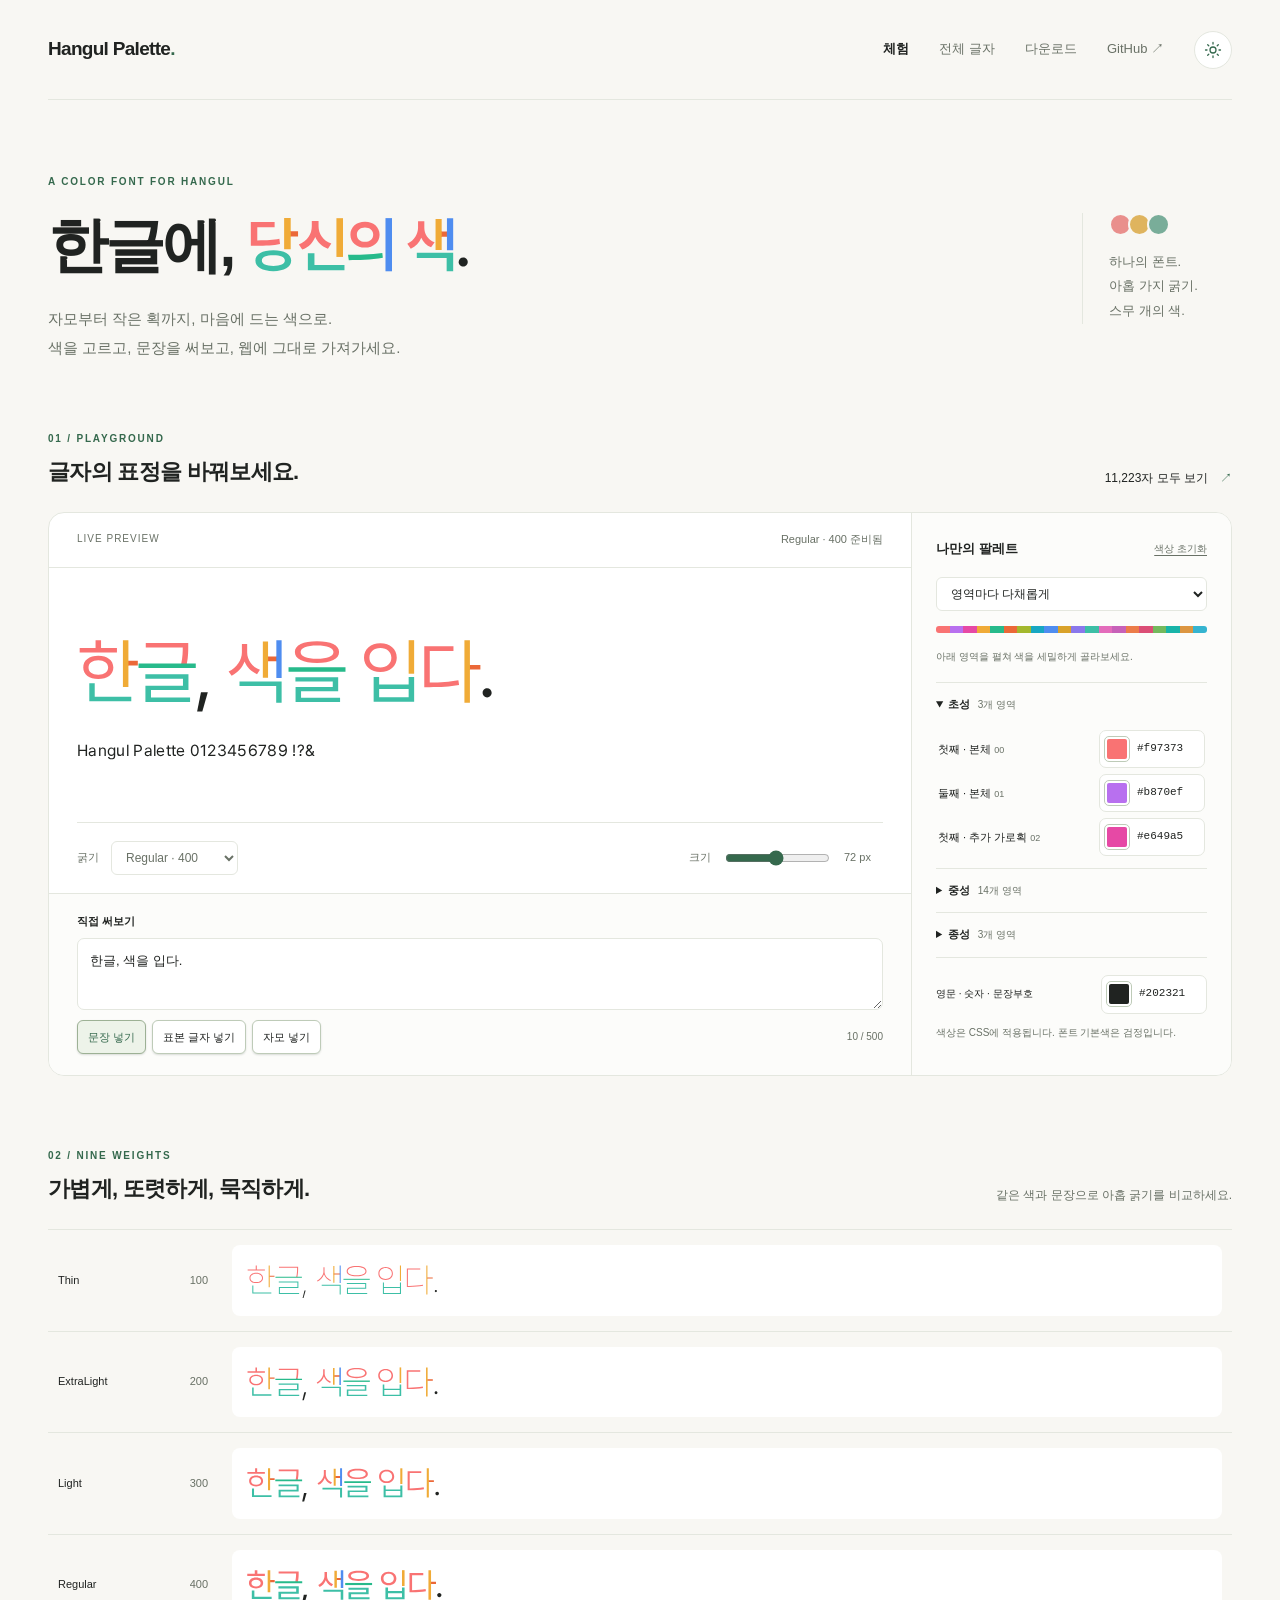
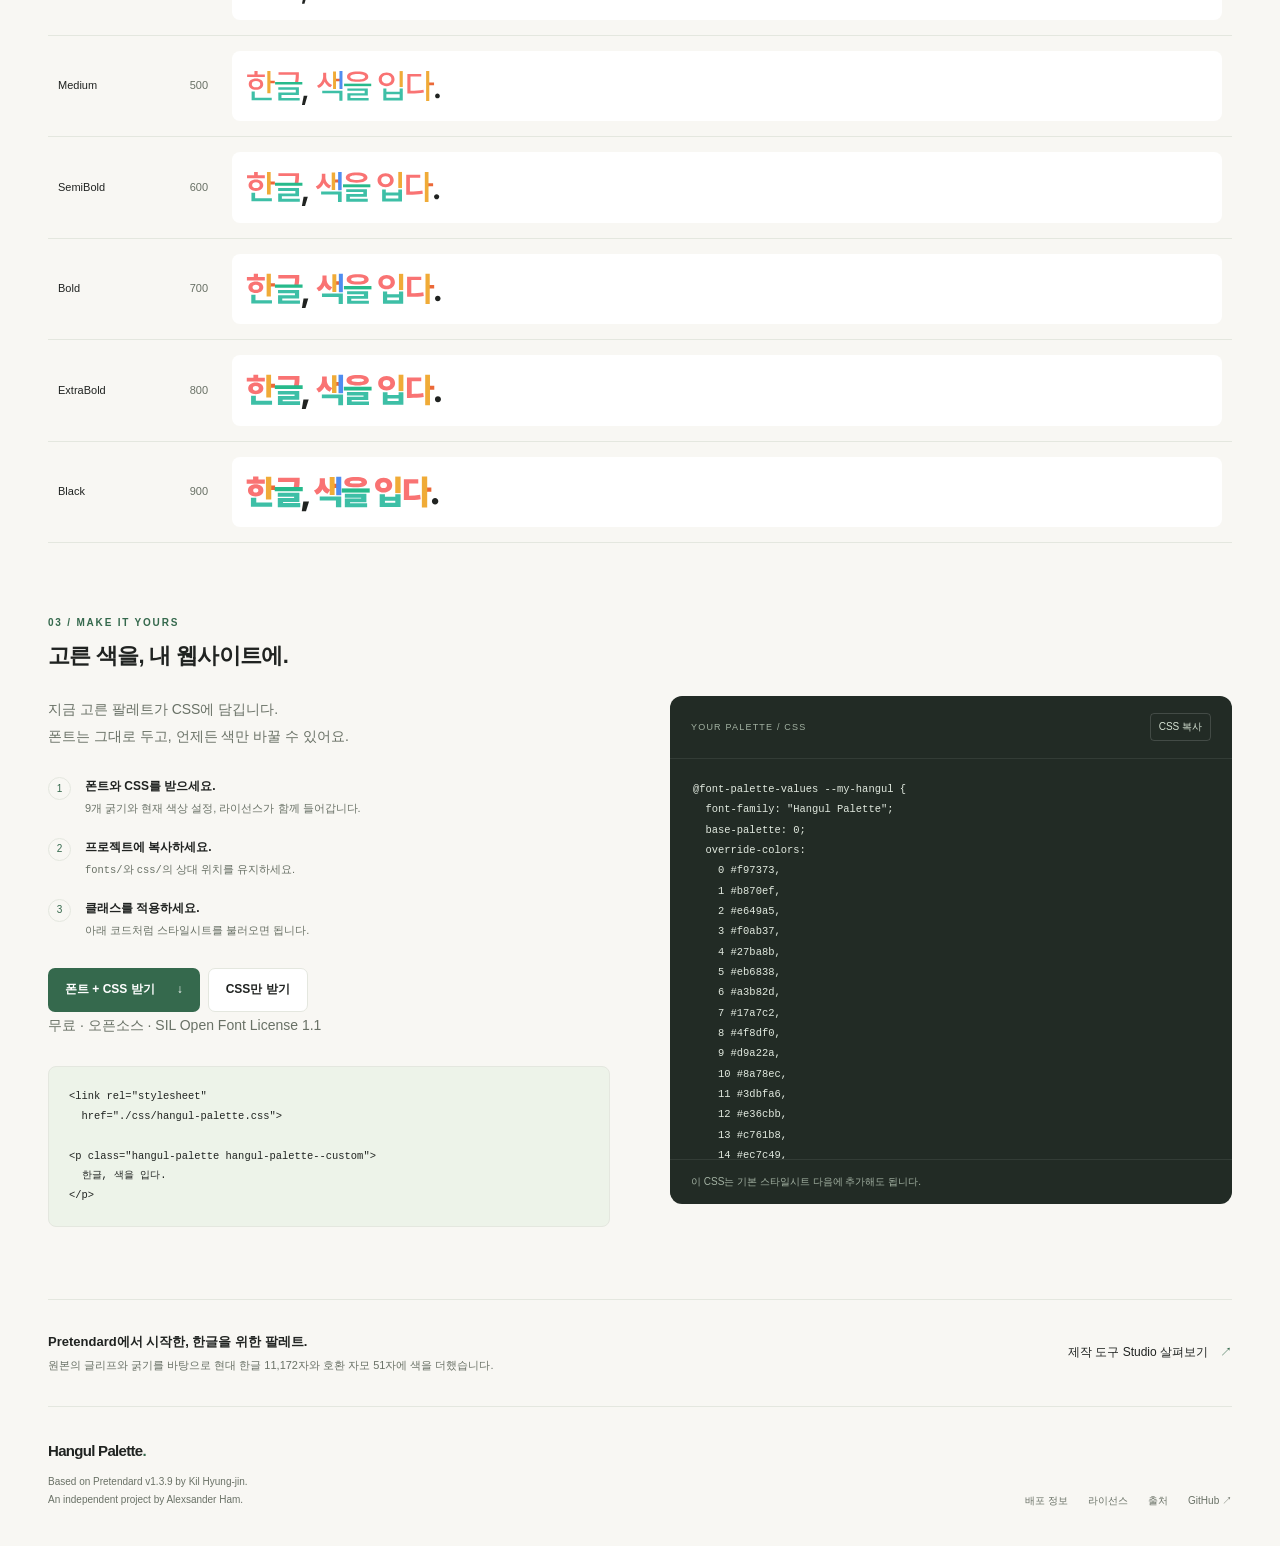
==== commit 40622ca8: "feat: simplify theme controls and adapt previews" ====
--- a/index.html
+++ b/index.html
@@ -25,7 +25,12 @@
         <a href="glyphs">전체 글자</a>
         <a href="#usage">다운로드</a>
         <a class="github-link" href="https://github.com/AlexsanderHam/hangul-palette">GitHub <span aria-hidden="true">↗</span></a>
-        <label class="theme-control"><svg width="16" height="16" viewBox="0 0 20 20" aria-hidden="true"><circle cx="10" cy="10" r="7" fill="none" stroke="currentColor" stroke-width="1.5"/><path d="M10 3a7 7 0 0 0 0 14Z" fill="currentColor"/></svg><select id="theme" name="theme" aria-label="화면 테마" disabled><option value="system">시스템</option><option value="light">라이트</option><option value="dark">다크</option></select></label>
+        <div class="theme-control">
+          <button id="theme-toggle" class="theme-toggle" type="button" aria-label="다크 모드로 전환" title="다크 모드로 전환" disabled>
+            <svg class="theme-sun" width="18" height="18" viewBox="0 0 24 24" fill="none" stroke="currentColor" stroke-width="1.7" stroke-linecap="round" aria-hidden="true"><circle cx="12" cy="12" r="4"/><path d="M12 2v2m0 16v2M2 12h2m16 0h2M4.93 4.93l1.42 1.42m11.3 11.3 1.42 1.42M4.93 19.07l1.42-1.42m11.3-11.3 1.42-1.42"/></svg>
+            <svg class="theme-moon" width="18" height="18" viewBox="0 0 24 24" fill="none" stroke="currentColor" stroke-width="1.7" stroke-linecap="round" stroke-linejoin="round" aria-hidden="true"><path d="M20.5 13.5A8.5 8.5 0 0 1 10.5 3.5A8.5 8.5 0 1 0 20.5 13.5Z"/></svg>
+          </button>
+        </div>
       </nav>
     </header>
 
--- a/assets/theme.css
+++ b/assets/theme.css
@@ -21,12 +21,11 @@
   --selection-ink: #202321;
   --shadow: #172b1d26;
   --backdrop: #202b2259;
-  /* Font colors are user data; keep their specimen paper consistent. */
-  --specimen-paper: #fff;
-  --specimen-ink: #202321;
-  --specimen-line: #eff1ec;
-  --specimen-hover: #f8faf5;
-  --specimen-selected: #edf4eb;
+  --specimen-paper: var(--surface);
+  --specimen-ink: var(--ink);
+  --specimen-line: var(--line);
+  --specimen-hover: var(--surface-hover);
+  --specimen-selected: var(--surface-active);
 }
 :root[data-theme="dark"] {
   color-scheme: dark;
@@ -79,10 +78,29 @@
     --backdrop: #050b08a3;
   }
 }
+/* Literal black palettes need light paper, independently of the site theme. */
+:root[data-preview="black"] {
+  --specimen-paper: #fff;
+  --specimen-ink: #202321;
+  --specimen-line: #eff1ec;
+  --specimen-hover: #f8faf5;
+  --specimen-selected: #edf4eb;
+}
 ::selection { background: var(--selection); color: var(--selection-ink); }
-.theme-control { display: inline-flex; align-items: center; flex-shrink: 0; gap: 7px; color: var(--muted); }
-.theme-control svg { flex-shrink: 0; }
-.theme-control select { width: auto; min-height: 36px; padding: 7px 8px; border: 1px solid var(--line); border-radius: 8px; color: var(--ink); background: var(--surface); font-size: 12px; line-height: 1.4; }
-.theme-control select:hover { border-color: var(--border-strong); }
-.theme-control select:focus-visible { outline: 2px solid var(--accent); outline-offset: 2px; box-shadow: none; }
-@media (max-width: 720px) { .theme-control select { min-height: 40px; } }
+.theme-control { display: inline-flex; align-items: center; flex-shrink: 0; }
+.theme-control button { display: inline-grid; place-items: center; cursor: pointer; line-height: 1; }
+.theme-toggle { position: relative; width: 38px; height: 38px; padding: 0; border: 1px solid var(--line); border-radius: 50%; color: var(--accent); background: var(--surface); }
+.theme-toggle:hover { background: var(--accent-soft); border-color: var(--accent-border); }
+.theme-toggle svg { position: absolute; inset: 0; margin: auto; }
+.theme-toggle .theme-moon { opacity: 0; transform: rotate(-30deg) scale(.7); }
+:root[data-theme="dark"] .theme-sun { opacity: 0; transform: rotate(30deg) scale(.7); }
+:root[data-theme="dark"] .theme-moon { opacity: 1; transform: none; }
+@media (prefers-color-scheme: dark) {
+  :root:not([data-theme]) .theme-sun { opacity: 0; transform: rotate(30deg) scale(.7); }
+  :root:not([data-theme]) .theme-moon { opacity: 1; transform: none; }
+}
+@media (max-width: 720px) { .theme-toggle { width: 40px; height: 40px; } }
+@media (prefers-reduced-motion: no-preference) {
+  body, body * { transition: background-color .2s ease, color .2s ease, border-color .2s ease, box-shadow .2s ease; }
+  .theme-toggle svg { transition: opacity .2s ease, transform .2s ease; }
+}
--- a/assets/index.css
+++ b/assets/index.css
@@ -1,4 +1,4 @@
-:root { --preview-size:72px; --plain-color:#202321; }
+:root { --preview-size:72px; --plain-color:var(--specimen-ink); }
 * { box-sizing:border-box; }
 html { scroll-behavior:smooth; scroll-padding-top:28px; }
 body { margin:0; color:var(--ink); background:var(--paper); font-family:-apple-system,BlinkMacSystemFont,"Segoe UI",sans-serif; font-size:14px; line-height:1.6; -webkit-font-smoothing:antialiased; }
